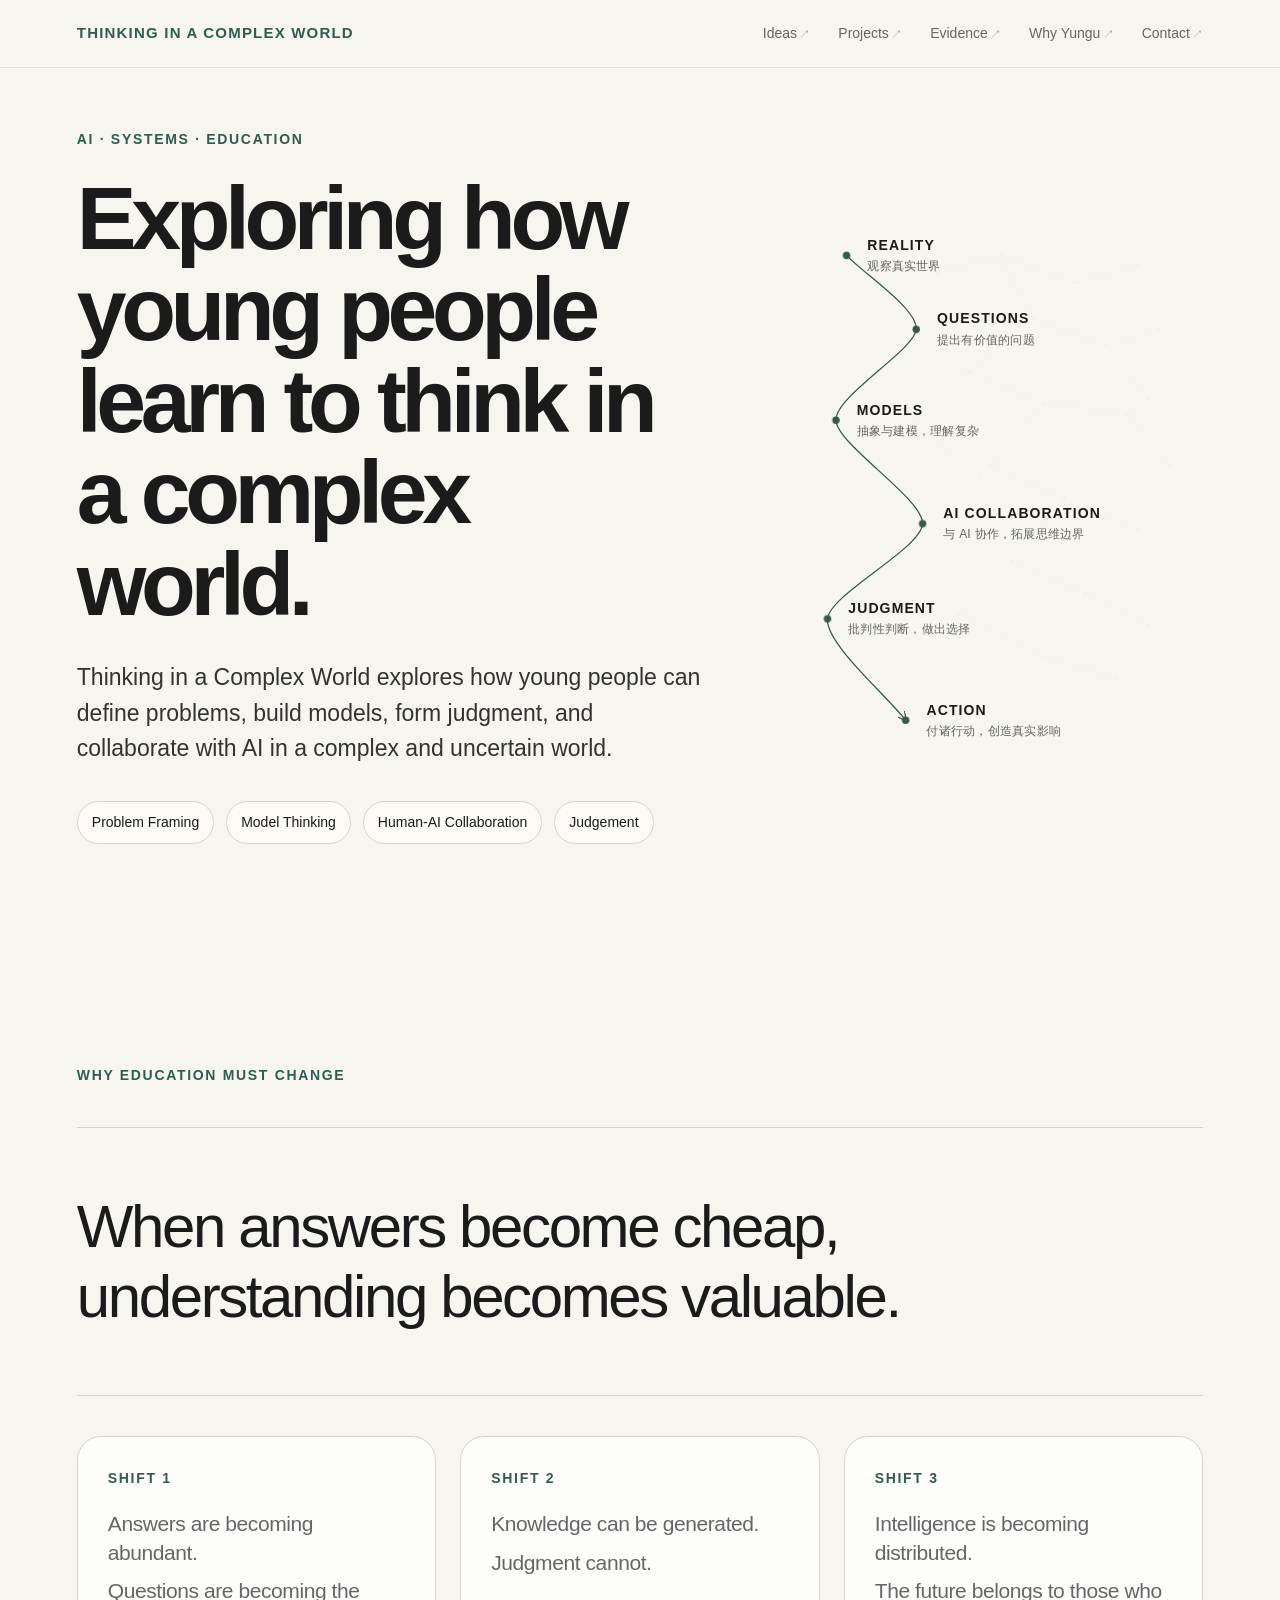
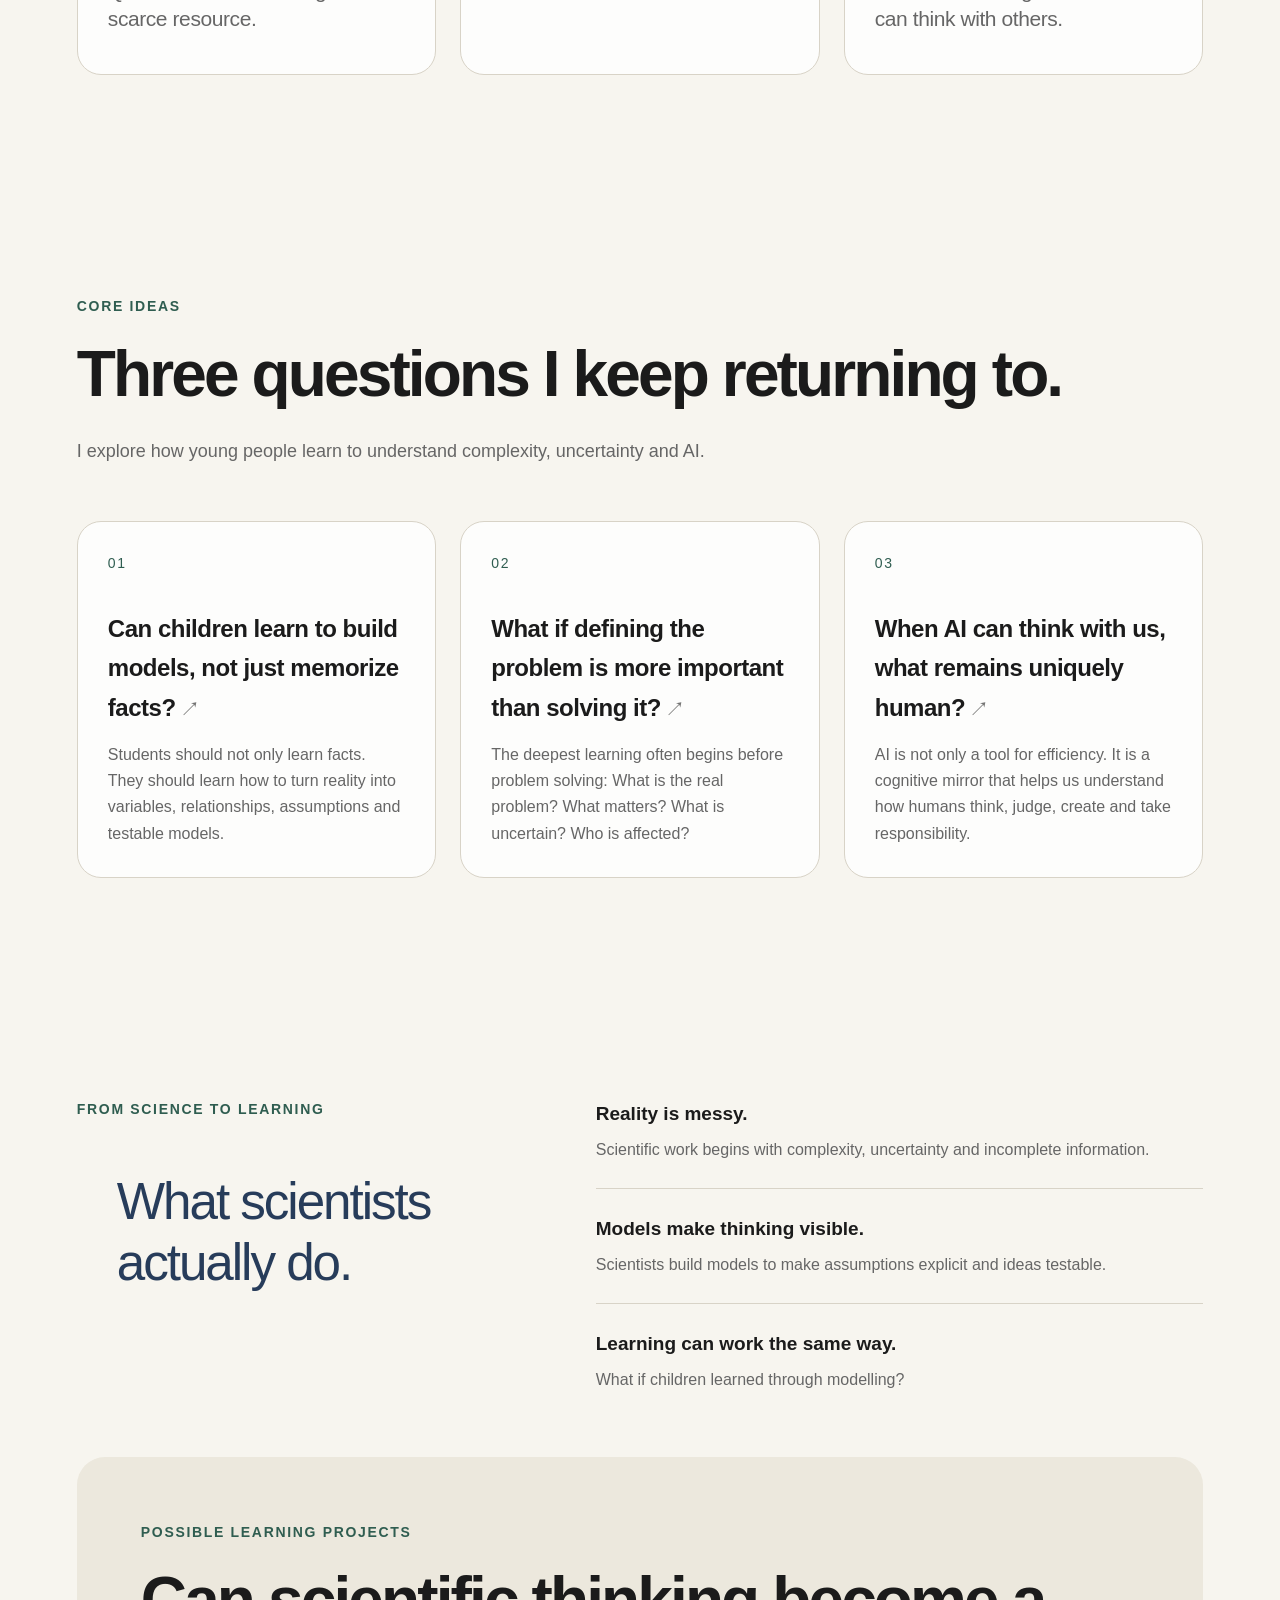
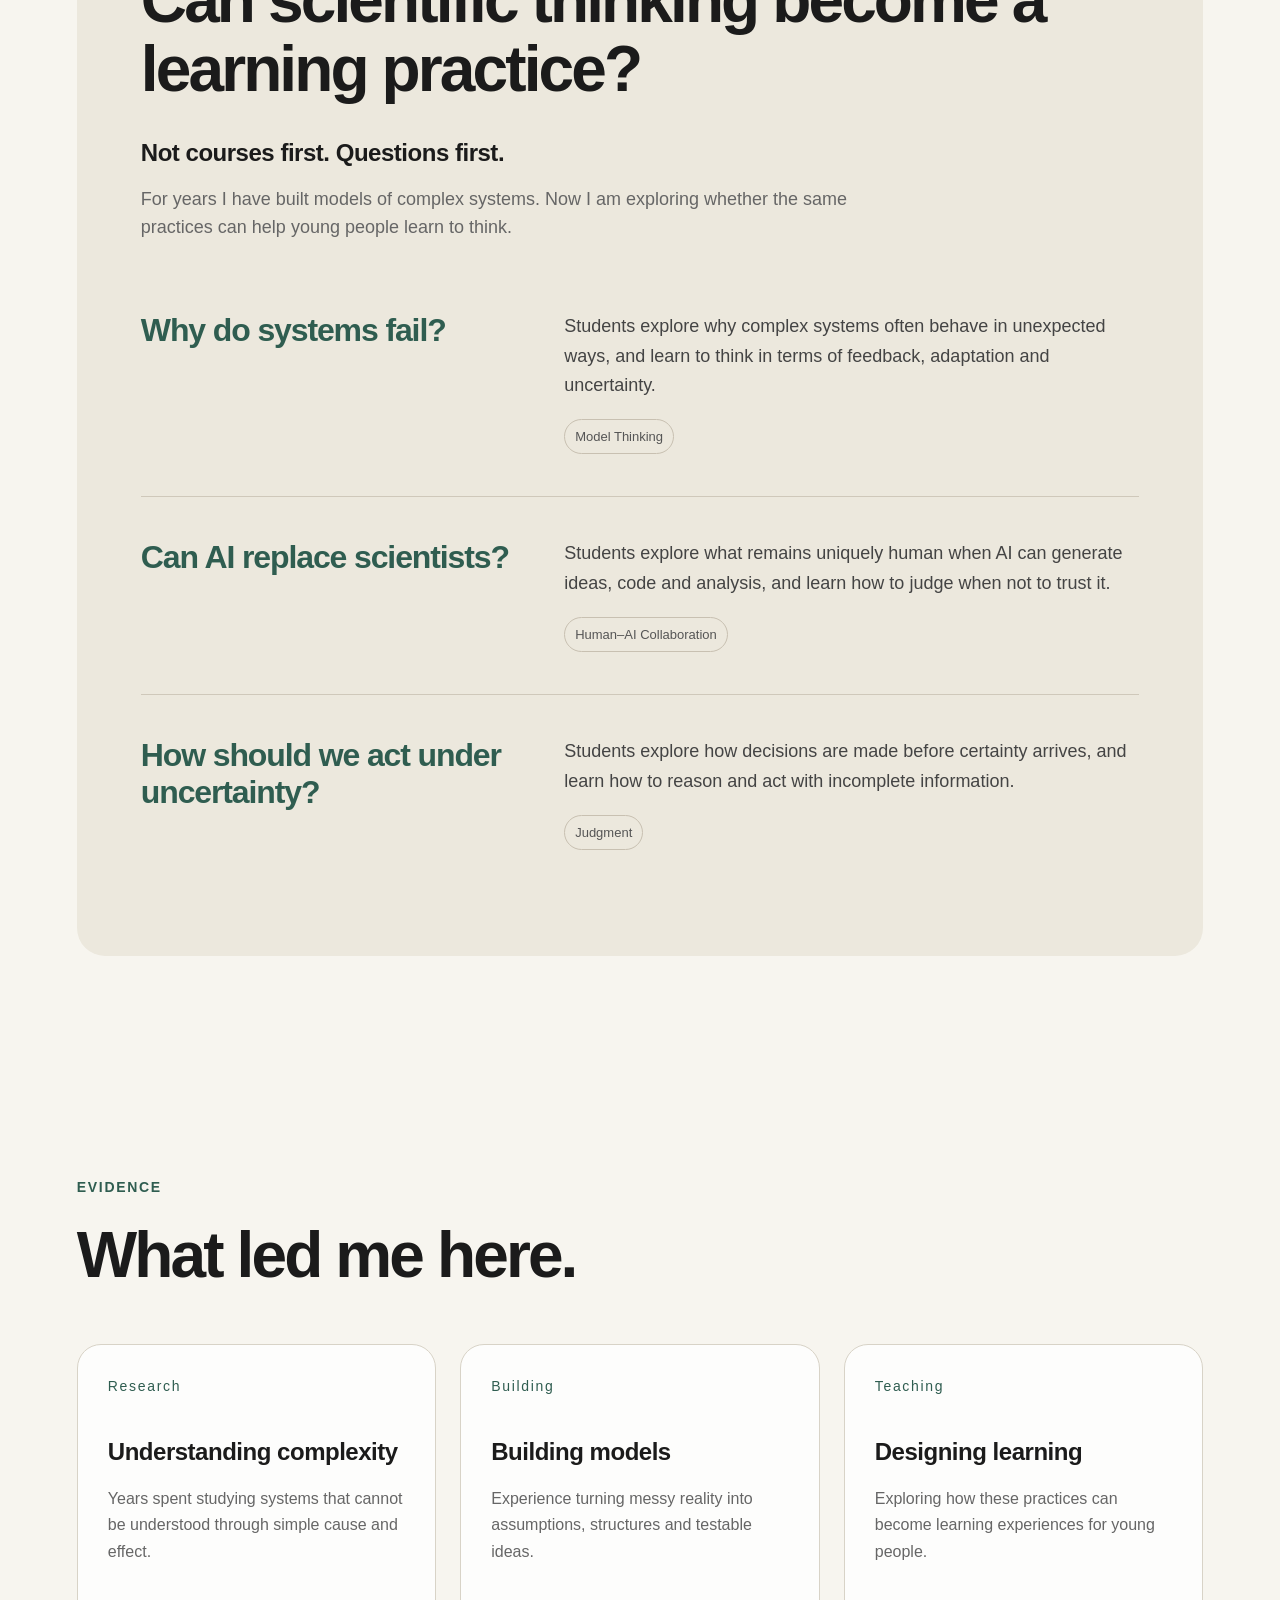
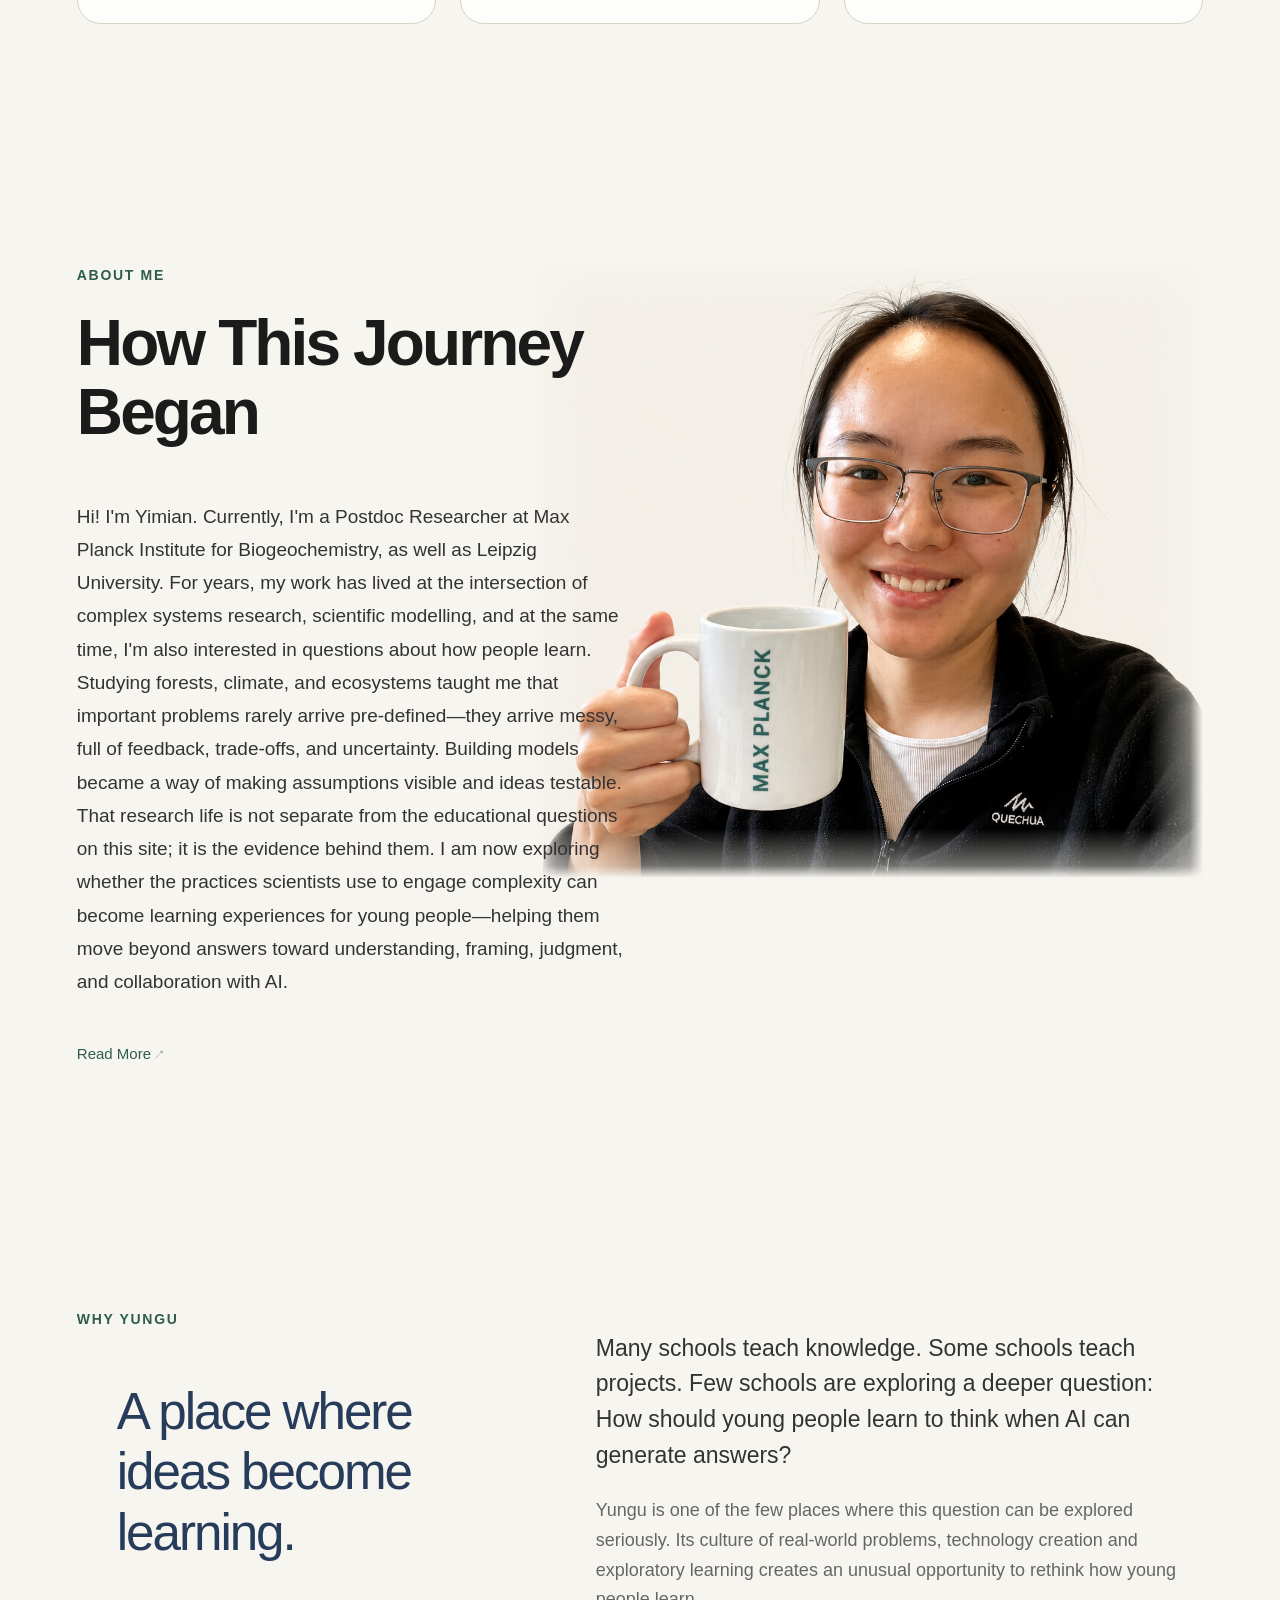
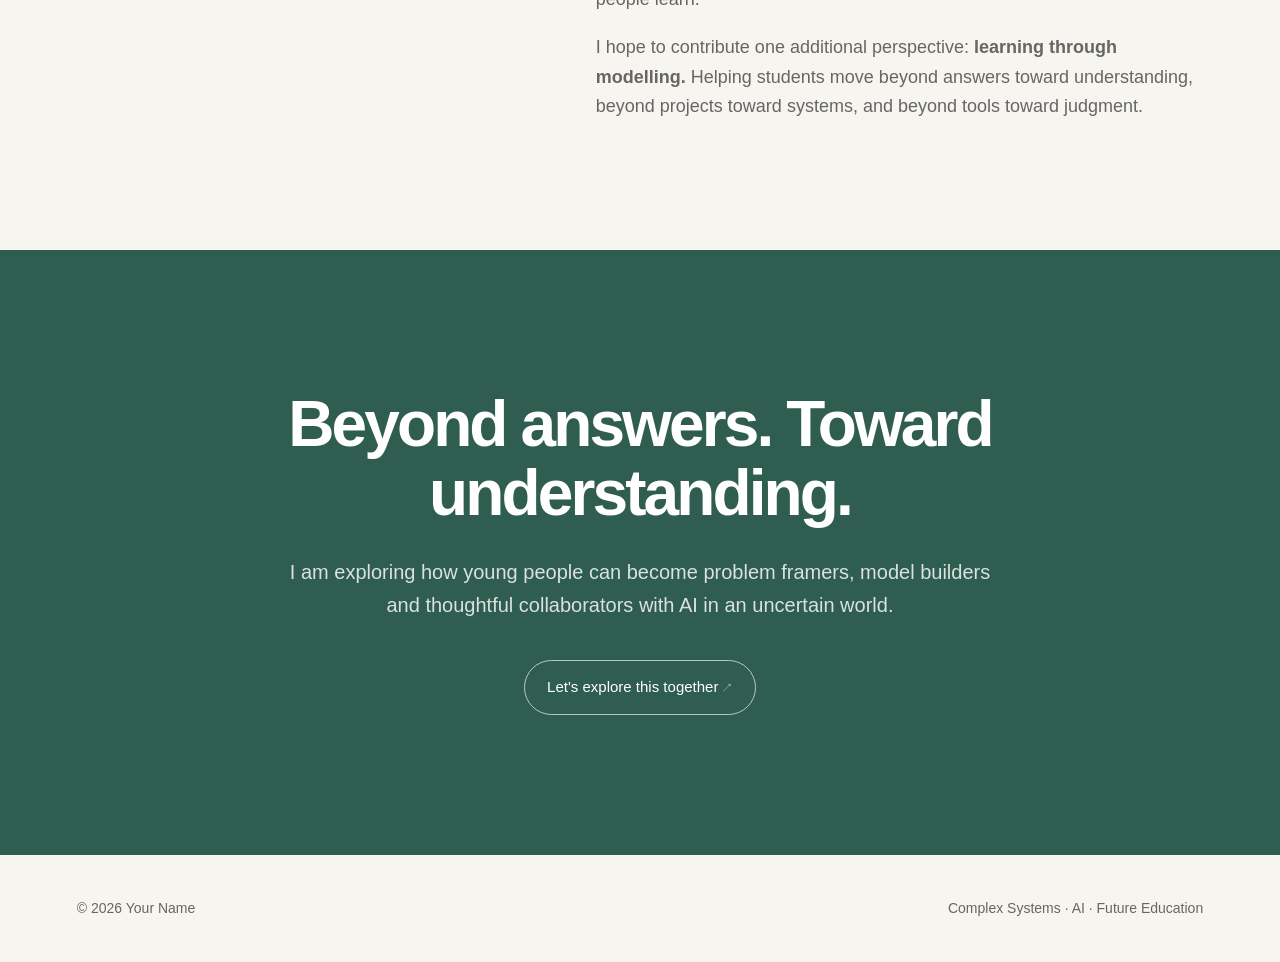
==== index.html @ ebe8e57a "Initial website commit" ====
<!DOCTYPE html>
<html lang="zh-CN">
<head>
  <meta charset="UTF-8" />
  <meta name="viewport" content="width=device-width, initial-scale=1.0" />
  <meta name="description" content="How should young people learn to think when AI can generate answers?" />
  <title>Learning in a Complex World</title>
  <link rel="stylesheet" href="style.css" />
</head>

<body>

  <!--
    ═══════════════════════════════════════════════════════════════════════
    文案速查 — 修改内容时优先改这里标注的区块
    ───────────────────────────────────────────────────────────────────────
    站点名称    → .logo
    导航链接    → .site-nav .links（Ideas / Projects / Evidence / Why Yungu / Contact）
    首屏        → #hero
    教育变革    → #why-education-must-change
    核心理念    → #ideas（3 张 .card，链至子页）
    建模学习    → #learning-through-modelling
    能力背书    → #evidence（3 张 .card）
    旅程简介    → #about-journey（链至 about.html）
    云谷段落    → #yungu
    邀请结尾    → #invitation（邮箱链接）
    页脚        → .site-footer
    ═══════════════════════════════════════════════════════════════════════
  -->

  <!-- SECTION: Navigation -->
  <nav class="site-nav" aria-label="主导航">
    <a class="logo" href="index.html">Thinking in a Complex World</a>
    <div class="links">
      <a href="#ideas">Ideas</a>
      <a href="#learning-through-modelling">Projects</a>
      <a href="#evidence">Evidence</a>
      <a href="#yungu">Why Yungu</a>
      <a href="#invitation">Contact</a>
    </div>
  </nav>

  <main>

    <!-- SECTION: Hero — 首屏标题、导语、标签、学习循环示意 -->
    <section id="hero" class="hero">
      <div class="hero__content">
        <div class="eyebrow">AI · Systems · Education</div>
        <h1>Exploring how young people learn to think in a complex world.</h1>
        <p class="lead">
          Thinking in a Complex World explores how young people can define problems, build models, form judgment, and collaborate with AI in a complex and uncertain world.
        </p>
        <div class="hero__tags">
          <span class="tag">Problem Framing</span>
          <span class="tag">Model Thinking</span>
          <span class="tag">Human-AI Collaboration</span>
          <span class="tag">Judgement</span>
        </div>
      </div>

      <aside class="hero__visual" aria-label="Learning trajectory">
        <svg
          class="hero__svg"
          viewBox="0 0 400 520"
          preserveAspectRatio="xMidYMid meet"
          role="img"
          aria-hidden="true"
        >
          <defs>
            <marker
              id="hero-arrow"
              markerWidth="7"
              markerHeight="7"
              refX="6"
              refY="3.5"
              orient="auto"
            >
              <path
                d="M0 0 L7 3.5 L0 7"
                fill="none"
                stroke="#35594A"
                stroke-width="1"
                stroke-linecap="round"
                stroke-linejoin="round"
              />
            </marker>
          </defs>

          <!-- Background complexity network -->
          <g class="hero__network" stroke="#8a8578" stroke-width="0.45" fill="#8a8578">
            <line x1="148" y1="58" x2="208" y2="42" />
            <line x1="208" y1="42" x2="278" y2="68" />
            <line x1="278" y1="68" x2="338" y2="52" />
            <line x1="208" y1="42" x2="238" y2="102" />
            <line x1="238" y1="102" x2="308" y2="128" />
            <line x1="308" y1="128" x2="358" y2="112" />
            <line x1="238" y1="102" x2="178" y2="152" />
            <line x1="178" y1="152" x2="248" y2="182" />
            <line x1="248" y1="182" x2="328" y2="192" />
            <line x1="328" y1="192" x2="368" y2="242" />
            <line x1="248" y1="182" x2="198" y2="242" />
            <line x1="198" y1="242" x2="268" y2="272" />
            <line x1="268" y1="272" x2="338" y2="302" />
            <line x1="268" y1="272" x2="218" y2="332" />
            <line x1="218" y1="332" x2="288" y2="362" />
            <line x1="288" y1="362" x2="348" y2="392" />
            <line x1="218" y1="332" x2="168" y2="382" />
            <line x1="168" y1="382" x2="248" y2="422" />
            <line x1="248" y1="422" x2="318" y2="442" />
            <line x1="178" y1="152" x2="128" y2="202" />
            <line x1="128" y1="202" x2="188" y2="252" />
            <line x1="308" y1="128" x2="348" y2="178" />
            <circle cx="148" cy="58" r="1.4" />
            <circle cx="208" cy="42" r="1.4" />
            <circle cx="278" cy="68" r="1.4" />
            <circle cx="338" cy="52" r="1.4" />
            <circle cx="238" cy="102" r="1.4" />
            <circle cx="308" cy="128" r="1.4" />
            <circle cx="358" cy="112" r="1.4" />
            <circle cx="178" cy="152" r="1.4" />
            <circle cx="248" cy="182" r="1.4" />
            <circle cx="328" cy="192" r="1.4" />
            <circle cx="368" cy="242" r="1.4" />
            <circle cx="198" cy="242" r="1.4" />
            <circle cx="268" cy="272" r="1.4" />
            <circle cx="338" cy="302" r="1.4" />
            <circle cx="218" cy="332" r="1.4" />
            <circle cx="288" cy="362" r="1.4" />
            <circle cx="348" cy="392" r="1.4" />
            <circle cx="168" cy="382" r="1.4" />
            <circle cx="248" cy="422" r="1.4" />
            <circle cx="318" cy="442" r="1.4" />
            <circle cx="128" cy="202" r="1.4" />
            <circle cx="188" cy="252" r="1.4" />
            <circle cx="348" cy="178" r="1.4" />
          </g>

          <!-- Exploration trajectory (smooth spline through nodes) -->
          <path
            class="hero__path"
            pathLength="1"
            d="M 62 42
               C 78.5 59.5, 129.3 92.5, 128 112
               C 126.8 131.5, 51.3 175, 52 198
               C 52.8 221, 135 272.5, 134 296
               C 133 319.5, 46 362.8, 44 386
               C 42 409.3, 99.5 458, 118 482"
            fill="none"
            stroke="#35594A"
            stroke-width="1.2"
            stroke-linecap="round"
            stroke-linejoin="round"
            marker-end="url(#hero-arrow)"
          />

          <!-- Nodes -->
          <circle class="hero__node" cx="62" cy="42" r="3.5" />
          <circle class="hero__node" cx="128" cy="112" r="3.5" />
          <circle class="hero__node" cx="52" cy="198" r="3.5" />
          <circle class="hero__node" cx="134" cy="296" r="3.5" />
          <circle class="hero__node" cx="44" cy="386" r="3.5" />
          <circle class="hero__node" cx="118" cy="482" r="3.5" />
        </svg>

        <ol class="hero__labels">
          <li class="hero__label" style="--x: 20.5%; --y: 8.1%;">
            <span class="hero__label-en">Reality</span>
            <span class="hero__label-zh">观察真实世界</span>
          </li>
          <li class="hero__label" style="--x: 37%; --y: 21.5%;">
            <span class="hero__label-en">Questions</span>
            <span class="hero__label-zh">提出有价值的问题</span>
          </li>
          <li class="hero__label" style="--x: 18%; --y: 38.1%;">
            <span class="hero__label-en">Models</span>
            <span class="hero__label-zh">抽象与建模，理解复杂</span>
          </li>
          <li class="hero__label" style="--x: 38.5%; --y: 56.9%;">
            <span class="hero__label-en">AI Collaboration</span>
            <span class="hero__label-zh">与 AI 协作，拓展思维边界</span>
          </li>
          <li class="hero__label" style="--x: 16%; --y: 74.2%;">
            <span class="hero__label-en">Judgment</span>
            <span class="hero__label-zh">批判性判断，做出选择</span>
          </li>
          <li class="hero__label" style="--x: 34.5%; --y: 92.7%;">
            <span class="hero__label-en">Action</span>
            <span class="hero__label-zh">付诸行动，创造真实影响</span>
          </li>
        </ol>
      </aside>
    </section>

    <!-- SECTION: Why Education Must Change -->
    <section id="why-education-must-change">
      <div class="eyebrow">Why Education Must Change</div>
      <div class="statement statement--inset">
        <p>When answers become cheap,<br />understanding becomes valuable.</p>
      </div>

      <div class="grid-3 shifts--cards">

        <article class="card shift-card">
          <div class="shift__label">Shift 1</div>
          <p class="shift__line">Answers are becoming abundant.</p>
          <p class="shift__line shift__line--accent">Questions are becoming the scarce resource.</p>
        </article>

        <article class="card shift-card">
          <div class="shift__label">Shift 2</div>
          <p class="shift__line">Knowledge can be generated.</p>
          <p class="shift__line shift__line--accent">Judgment cannot.</p>
        </article>

        <article class="card shift-card">
          <div class="shift__label">Shift 3</div>
          <p class="shift__line">Intelligence is becoming distributed.</p>
          <p class="shift__line shift__line--accent">The future belongs to those who can think with others.</p>
        </article>

      </div>


    </section>

    <!-- SECTION: Core Ideas — 三大核心能力（链至子页） -->
    <section id="ideas">
      <div class="eyebrow">Core Ideas</div>
      <h2>Three questions I keep returning to.</h2>
      <p class="sublead">
        I explore how young people learn to understand complexity, uncertainty and AI.
      </p>

      <div class="grid-3">

        <!-- CARD 01 → /model-thinking -->
        <a class="card card--link" href="model-thinking.html">
          <div class="num">01</div>
          <h3>Can children learn to build models, not just memorize facts?</h3>
          <p>
            Students should not only learn facts. They should learn how to turn
            reality into variables, relationships, assumptions and testable models.
          </p>
        </a>

        <!-- CARD 02 → /problem-framing -->
        <a class="card card--link" href="problem-framing.html">
          <div class="num">02</div>
          <h3>What if defining the problem is more important than solving it?</h3>
          <p>
            The deepest learning often begins before problem solving: What is the
            real problem? What matters? What is uncertain? Who is affected?
          </p>
        </a>

        <!-- CARD 03 → /human-ai-collaboration -->
        <a class="card card--link" href="human-ai-collaboration.html">
          <div class="num">03</div>
          <h3>When AI can think with us, what remains uniquely human?</h3>
          <p>
            AI is not only a tool for efficiency. It is a cognitive mirror that
            helps us understand how humans think, judge, create and take responsibility.
          </p>
        </a>

      </div>
    </section>

    <!-- SECTION: Learning Through Modelling — 科研到教育的桥梁 + 学习项目 -->
    <section id="learning-through-modelling">
      <div class="split">
        <div>
          <div class="eyebrow">From Science to Learning</div>
          <blockquote class="quote">
            What scientists actually do.
          </blockquote>
        </div>

        <div class="evidence-list">

          <!-- EVIDENCE ITEM -->
          <div class="evidence">
            <strong>Reality is messy.</strong>
            <span>
              Scientific work begins with complexity, uncertainty and incomplete information.
            </span>
          </div>

          <!-- EVIDENCE ITEM -->
          <div class="evidence">
            <strong>Models make thinking visible.</strong>
            <span>
              Scientists build models to make assumptions explicit and ideas testable.
            </span>
          </div>

          <!-- EVIDENCE ITEM -->
          <div class="evidence">
            <strong>Learning can work the same way.</strong>
            <span>
              What if children learned through modelling?
            </span>
          </div>

        </div>
      </div>

      <div class="projects projects--inset">
        <div class="eyebrow">Possible Learning Projects</div>
        <h2>Can scientific thinking become a learning practice?</h2>
        <h3>Not courses first. Questions first. </h3>
        <h4>For years I have built models of complex systems.
          Now I am exploring whether the same practices can help young people learn to think.</h4>

        <!-- PROJECT -->
        <article class="project-card">
          <h3 class="project-title">Why do systems fail?</h3>
          <div>
            <p>
              Students explore why complex systems often behave in unexpected ways, and learn to think in terms of feedback, adaptation and uncertainty.
            </p>
            <div class="mini-tags">
              <span>Model Thinking</span>
            </div>
          </div>
        </article>

        <!-- PROJECT -->
        <article class="project-card">
          <h3 class="project-title">Can AI replace scientists?</h3>
          <div>
            <p>
              Students explore what remains uniquely human when AI can generate ideas, code and analysis, and learn how to judge when not to trust it.
            </p>
            <div class="mini-tags">
              <span>Human–AI Collaboration</span>
            </div>
          </div>
        </article>

        <!-- PROJECT -->
        <article class="project-card">
          <h3 class="project-title">How should we act under uncertainty?</h3>
          <div>
            <p>
              Students explore how decisions are made before certainty arrives, and learn how to reason and act with incomplete information.
            </p>
            <div class="mini-tags">
              <span>Judgment</span>
            </div>
          </div>
        </article>

      </div>

    </section>

    <!-- SECTION: Evidence — 能力与背景背书 -->
    <section id="evidence">
      <div class="eyebrow">Evidence</div>
      <h2>What led me here.</h2>

      <div class="grid-3">

        <!-- CARD: Research -->
        <article class="card">
          <div class="num">Research</div>
          <h3>Understanding complexity</h3>
          <p>
            Years spent studying systems that cannot be understood through simple cause and effect.
          </p>
        </article>

        <!-- CARD: Building -->
        <article class="card">
          <div class="num">Building</div>
          <h3>Building models</h3>
          <p>
            Experience turning messy reality into assumptions, structures and testable ideas.
          </p>
        </article>

        <!-- CARD: Teaching -->
        <article class="card">
          <div class="num">Teaching</div>
          <h3>Designing learning</h3>
          <p>
            Exploring how these practices can become learning experiences for young people.
          </p>
        </article>

      </div>
    </section>

    <!-- SECTION: How This Journey Began — 旅程简介，详情见 about.html -->
    <section id="about-journey">
      <div class="journey-layout">
        <div class="journey-layout__text">
          <div class="eyebrow">About me</div>
          <h2>How This Journey Began</h2>
          <p class="journey-narrative">
            Hi! I'm Yimian. Currently, I'm a Postdoc Researcher at Max Planck Institute for Biogeochemistry, as well as Leipzig University. For years, my work has lived at the intersection of complex systems research,
            scientific modelling, and at the same time, I'm also interested in questions about how people learn. Studying forests,
            climate, and ecosystems taught me that important problems rarely arrive pre-defined—they
            arrive messy, full of feedback, trade-offs, and uncertainty. Building models became
            a way of making assumptions visible and ideas testable. That research life is not
            separate from the educational questions on this site; it is the evidence behind them.
            I am now exploring whether the practices scientists use to engage complexity can
            become learning experiences for young people—helping them move beyond answers toward
            understanding, framing, judgment, and collaboration with AI.
          </p>
          <a class="text-link" href="about.html">Read More</a>
        </div>
        <figure class="journey-layout__portrait">
          <img
            src="images/profile.png"
            alt="Portrait of the researcher behind Thinking in a Complex World"
            width="1113"
            height="1022"
            loading="lazy"
          />
        </figure>
      </div>
    </section>

    <!-- SECTION: Yungu — 为何选择云谷 -->
    <section id="yungu" class="split">
      <div>
        <div class="eyebrow">Why Yungu</div>
        <blockquote class="quote">
          A place where ideas become learning.
        </blockquote>
      </div>

      <div>
        <p class="lead">
          Many schools teach knowledge.
          Some schools teach projects.
          Few schools are exploring a deeper question:
          How should young people learn to think when AI can generate answers?
        </p>

        <p class="sublead">
          Yungu is one of the few places where this question can be explored seriously.
          Its culture of real-world problems, technology creation and exploratory learning
          creates an unusual opportunity to rethink how young people learn.
        </p>

        <p class="sublead">
          I hope to contribute one additional perspective:
          <strong>learning through modelling.</strong>
          Helping students move beyond answers toward understanding,
          beyond projects toward systems,
          and beyond tools toward judgment.
        </p>
      </div>
    </section>

    <!-- SECTION: Invitation — 开放式邀请 -->
    <section id="invitation" class="cta">
      <h2>Beyond answers. Toward understanding.</h2>
      <p>
        I am exploring how young people can become problem framers, model builders
        and thoughtful collaborators with AI in an uncertain world.
      </p>
      <a class="button" href="mailto:your-email@example.com">Let's explore this together</a>
    </section>

  </main>

  <!-- SECTION: Footer -->
  <footer class="site-footer">
    <div>© 2026 Your Name</div>
    <div>Complex Systems · AI · Future Education</div>
  </footer>

</body>
</html>
---- style.css ----
/* ==========================================================================
   Future Learning Lab — Personal Site Styles
   ========================================================================== */

/* --------------------------------------------------------------------------
   Design tokens
   -------------------------------------------------------------------------- */
:root {
  --bg: #f7f5ef;
  --text: #1b1b1b;
  --muted: #666;
  --line: #d8d3c7;
  --green: #2f5d50;
  --blue: #273c5a;
  --card: #ffffffcc;

  --page-padding-x: clamp(20px, 6vw, 8vw);
  --section-padding-y: clamp(72px, 12vw, 110px);
  --nav-height: 68px;
}

/* --------------------------------------------------------------------------
   Base
   -------------------------------------------------------------------------- */
*,
*::before,
*::after {
  box-sizing: border-box;
}

html {
  scroll-behavior: smooth;
  -webkit-text-size-adjust: 100%;
}

body {
  margin: 0;
  font-family: -apple-system, BlinkMacSystemFont, "Inter", "Helvetica Neue",
    "PingFang SC", "Microsoft YaHei", sans-serif;
  background: var(--bg);
  color: var(--text);
  line-height: 1.65;
  overflow-x: hidden;
}

a {
  color: inherit;
  text-decoration: none;
}

img {
  max-width: 100%;
  height: auto;
}

/* --------------------------------------------------------------------------
   Navigation
   -------------------------------------------------------------------------- */
.site-nav {
  position: fixed;
  top: 0;
  left: 0;
  right: 0;
  width: 100%;
  min-height: var(--nav-height);
  padding: 18px var(--page-padding-x);
  display: flex;
  justify-content: space-between;
  align-items: center;
  gap: 16px;
  background: rgba(247, 245, 239, 0.85);
  backdrop-filter: blur(12px);
  -webkit-backdrop-filter: blur(12px);
  z-index: 10;
  border-bottom: 1px solid rgba(216, 211, 199, 0.6);
}

.site-nav .logo {
  font-size: clamp(13px, 2.5vw, 15px);
  letter-spacing: 0.08em;
  text-transform: uppercase;
  color: var(--green);
  font-weight: 600;
  flex-shrink: 0;
}

.site-nav .links {
  display: flex;
  flex-wrap: wrap;
  justify-content: flex-end;
  gap: clamp(14px, 3vw, 28px);
  font-size: 14px;
  color: var(--muted);
}

.site-nav .links a {
  padding: 4px 0;
  transition: color 0.2s ease;
}

.site-nav .links a:hover,
.site-nav .links a:focus-visible {
  color: var(--green);
}

/* --------------------------------------------------------------------------
   Sections — shared layout
   -------------------------------------------------------------------------- */
section {
  padding: var(--section-padding-y) var(--page-padding-x);
}

.eyebrow {
  color: var(--green);
  font-size: 14px;
  letter-spacing: 0.12em;
  text-transform: uppercase;
  margin-bottom: 22px;
  font-weight: 600;
}

h1 {
  font-size: clamp(36px, 7vw, 92px);
  line-height: 1.02;
  letter-spacing: -0.06em;
  margin: 0 0 30px;
  max-width: 980px;
}

h2 {
  font-size: clamp(28px, 5vw, 64px);
  line-height: 1.08;
  letter-spacing: -0.045em;
  margin: 0 0 28px;
}

h3 {
  font-size: clamp(20px, 3vw, 24px);
  margin: 0 0 14px;
  letter-spacing: -0.02em;
}

h4 {
  font-size: clamp(16px, 2vw, 18px);
  font-weight: 400;
  color: var(--muted);
  line-height: 1.55;
  margin: 0 0 28px;
  max-width: 760px;
}

.lead {
  font-size: clamp(18px, 2.5vw, 23px);
  color: #333;
  max-width: 760px;
  line-height: 1.55;
}

.sublead {
  font-size: clamp(16px, 2vw, 18px);
  color: var(--muted);
  max-width: 680px;
}

/* --------------------------------------------------------------------------
   Hero
   -------------------------------------------------------------------------- */
.hero {
  min-height: 100vh;
  min-height: 100dvh;
  display: grid;
  grid-template-columns: 1.2fr 0.8fr;
  gap: clamp(40px, 6vw, 70px);
  align-items: center;
  padding-top: calc(var(--nav-height) + 60px);
}

.hero__tags {
  display: flex;
  flex-wrap: wrap;
  gap: 12px;
  margin-top: 34px;
}

.tag {
  padding: 9px 14px;
  border: 1px solid var(--line);
  border-radius: 999px;
  font-size: 14px;
  background: rgba(255, 255, 255, 0.5);
}

.hero__visual {
  position: relative;
  width: 100%;
  max-width: 440px;
  margin-left: auto;
  aspect-ratio: 400 / 520;
}

.hero__svg {
  display: block;
  width: 100%;
  height: 100%;
}

.hero__network {
  opacity: 0.04;
}

.hero__path {
  stroke-dasharray: 1;
  stroke-dashoffset: 1;
  animation: hero-draw 2.6s ease-out forwards;
}

.hero__node {
  fill: #35594a;
  opacity: 0;
  animation: hero-node-in 0.35s ease forwards;
}

.hero__node:nth-of-type(1) { animation-delay: 0.35s; }
.hero__node:nth-of-type(2) { animation-delay: 0.75s; }
.hero__node:nth-of-type(3) { animation-delay: 1.15s; }
.hero__node:nth-of-type(4) { animation-delay: 1.55s; }
.hero__node:nth-of-type(5) { animation-delay: 1.95s; }
.hero__node:nth-of-type(6) { animation-delay: 2.35s; }

@keyframes hero-draw {
  to {
    stroke-dashoffset: 0;
  }
}

@keyframes hero-node-in {
  to {
    opacity: 1;
  }
}

.hero__labels {
  list-style: none;
  margin: 0;
  padding: 0;
}

.hero__label {
  position: absolute;
  left: var(--x);
  top: var(--y);
  transform: translateY(-50%);
  line-height: 1.25;
}

.hero__label-en {
  display: block;
  font-size: clamp(12px, 1.5vw, 14px);
  font-weight: 800;
  letter-spacing: 0.08em;
  text-transform: uppercase;
  color: #1b1b1b;
  white-space: nowrap;
}

.hero__label-zh {
  display: block;
  margin-top: 5px;
  font-size: clamp(10px, 1.2vw, 12px);
  font-weight: 400;
  letter-spacing: 0.02em;
  color: #666;
  white-space: nowrap;
}

@media (prefers-reduced-motion: reduce) {
  .hero__path {
    animation: none;
    stroke-dashoffset: 0;
  }

  .hero__node {
    animation: none;
    opacity: 1;
  }
}

/* --------------------------------------------------------------------------
   Statement banner
   -------------------------------------------------------------------------- */
.statement {
  border-top: 1px solid var(--line);
  border-bottom: 1px solid var(--line);
  padding: clamp(56px, 10vw, 100px) var(--page-padding-x);
  background: #fffdf8;
}

.statement p {
  font-size: clamp(24px, 5vw, 60px);
  line-height: 1.16;
  letter-spacing: -0.04em;
  max-width: 1150px;
  margin: 0;
}

.statement--inset {
  margin-top: 40px;
  border-top: 1px solid var(--line);
  border-bottom: 1px solid var(--line);
  padding: clamp(40px, 7vw, 64px) 0;
  background: transparent;
}

/* --------------------------------------------------------------------------
   Core ideas — three-column cards
   -------------------------------------------------------------------------- */
.grid-3 {
  display: grid;
  grid-template-columns: repeat(3, 1fr);
  gap: 24px;
  margin-top: 54px;
}

.card {
  background: var(--card);
  border: 1px solid var(--line);
  border-radius: 24px;
  padding: clamp(24px, 4vw, 30px);
  min-height: 280px;
}

.card .num {
  color: var(--green);
  font-size: 14px;
  letter-spacing: 0.12em;
  margin-bottom: 34px;
}

.card p {
  color: var(--muted);
  margin: 0;
}

.card--link {
  display: block;
  color: inherit;
  transition: border-color 0.2s ease, box-shadow 0.2s ease, transform 0.2s ease;
}

.card--link:hover,
.card--link:focus-visible {
  border-color: var(--green);
  box-shadow: 0 16px 48px rgba(47, 93, 80, 0.08);
  transform: translateY(-2px);
}

.card__more {
  display: inline-block;
  margin-top: 28px;
  font-size: 14px;
  color: var(--green);
  font-weight: 500;
}

.text-link {
  display: inline-block;
  margin-top: 36px;
  font-size: 15px;
  color: var(--green);
  font-weight: 500;
  transition: opacity 0.2s ease;
}

.text-link:hover,
.text-link:focus-visible {
  opacity: 0.75;
}

/* Homepage link indicator */
.site-nav .links a::after,
.card--link h3::after,
#about-journey .text-link::after,
#invitation .button::after {
  content: "↗";
  margin-left: 0.2em;
  font-size: 0.82em;
  font-weight: 400;
  opacity: 0.6;
  display: inline-block;
  transition: opacity 0.2s ease, transform 0.2s ease;
}

.site-nav .links a:hover::after,
.site-nav .links a:focus-visible::after,
.card--link:hover h3::after,
.card--link:focus-visible h3::after,
#about-journey .text-link:hover::after,
#about-journey .text-link:focus-visible::after,
#invitation .button:hover::after,
#invitation .button:focus-visible::after {
  opacity: 0.9;
  transform: translate(1px, -1px);
}

/* --------------------------------------------------------------------------
   Split layout (science bridge, Yungu)
   -------------------------------------------------------------------------- */
.split {
  display: grid;
  grid-template-columns: 0.85fr 1.15fr;
  gap: clamp(40px, 6vw, 70px);
  align-items: start;
}

.quote {
  font-size: clamp(24px, 4vw, 52px);
  line-height: 1.18;
  letter-spacing: -0.04em;
  color: var(--blue);
}

.evidence-list {
  display: grid;
  gap: 24px;
}

.evidence {
  padding-bottom: 24px;
  border-bottom: 1px solid var(--line);
}

.evidence:last-child {
  border-bottom: none;
  padding-bottom: 0;
}

.evidence strong {
  display: block;
  font-size: clamp(17px, 2.5vw, 19px);
  margin-bottom: 8px;
}

.evidence span {
  color: var(--muted);
}

/* --------------------------------------------------------------------------
   Projects
   -------------------------------------------------------------------------- */
.projects {
  background: #ece8dd;
}

.projects--inset {
  margin-top: 64px;
  padding: clamp(40px, 6vw, 64px);
  border-radius: 28px;
}

.project-card {
  display: grid;
  grid-template-columns: 0.8fr 1.2fr;
  gap: clamp(24px, 4vw, 40px);
  padding: clamp(28px, 5vw, 42px) 0;
  border-bottom: 1px solid #cfc8ba;
  align-items: start;
}

.project-card:last-child {
  border-bottom: none;
}

.project-title {
  font-size: clamp(24px, 4vw, 32px);
  letter-spacing: -0.035em;
  line-height: 1.15;
  color: var(--green);
}

.project-card p {
  margin-top: 0;
  color: #444;
  font-size: clamp(16px, 2vw, 18px);
}

.mini-tags {
  display: flex;
  flex-wrap: wrap;
  gap: 8px;
  margin-top: 18px;
}

.mini-tags span {
  font-size: 13px;
  padding: 6px 10px;
  border-radius: 999px;
  border: 1px solid #c8c0b1;
  color: #555;
}

/* --------------------------------------------------------------------------
   CTA
   -------------------------------------------------------------------------- */
.cta {
  text-align: center;
  padding: clamp(80px, 12vw, 140px) var(--page-padding-x);
  background: var(--green);
  color: white;
}

.cta h2 {
  max-width: 900px;
  margin: 0 auto 28px;
}

.cta p {
  max-width: 720px;
  margin: 0 auto 38px;
  color: rgba(255, 255, 255, 0.82);
  font-size: clamp(17px, 2.5vw, 20px);
}

.button {
  display: inline-block;
  padding: 14px 22px;
  border: 1px solid rgba(255, 255, 255, 0.65);
  border-radius: 999px;
  font-size: 15px;
  transition: background 0.2s ease;
}

.button:hover,
.button:focus-visible {
  background: rgba(255, 255, 255, 0.12);
}

/* --------------------------------------------------------------------------
   Footer
   -------------------------------------------------------------------------- */
.site-footer {
  padding: clamp(28px, 5vw, 42px) var(--page-padding-x);
  display: flex;
  justify-content: space-between;
  align-items: center;
  flex-wrap: wrap;
  gap: 12px 24px;
  color: var(--muted);
  font-size: 14px;
}

/* --------------------------------------------------------------------------
   Subpages
   -------------------------------------------------------------------------- */
.page {
  padding-top: calc(var(--nav-height) + 40px);
  padding-bottom: var(--section-padding-y);
}

.page-hero {
  padding: var(--section-padding-y) var(--page-padding-x);
  padding-top: clamp(48px, 8vw, 80px);
}

.page-hero h1 {
  font-size: clamp(32px, 6vw, 72px);
  max-width: 900px;
}

.page-hero--compact {
  padding-bottom: clamp(32px, 5vw, 48px);
}

/* --------------------------------------------------------------------------
   Shift blocks (manifesto subpages)
   -------------------------------------------------------------------------- */
.shifts {
  border-top: 1px solid var(--line);
}

.shift {
  padding: clamp(56px, 9vw, 96px) var(--page-padding-x);
  border-bottom: 1px solid var(--line);
}

.shift__label {
  color: var(--green);
  font-size: 14px;
  letter-spacing: 0.12em;
  text-transform: uppercase;
  font-weight: 600;
  margin-bottom: 28px;
}

.shift__line {
  font-size: clamp(24px, 4.5vw, 48px);
  line-height: 1.2;
  letter-spacing: -0.035em;
  margin: 0 0 12px;
  max-width: 820px;
}

.shift__line:last-child {
  margin-bottom: 0;
}

.shift__line--accent {
  color: var(--blue);
}

.statement--closing {
  background: #fffdf8;
}

.grid-3.shifts--cards {
  margin-top: 40px;
}

.shift-card {
  min-height: auto;
}

.shift-card .shift__label {
  margin-bottom: 20px;
}

.shift-card .shift__line {
  font-size: clamp(17px, 2.2vw, 21px);
  line-height: 1.35;
  letter-spacing: -0.02em;
  margin-bottom: 10px;
}

.section-bridge {
  margin-top: 48px;
  font-size: clamp(17px, 2.2vw, 20px);
  color: var(--muted);
  line-height: 1.55;
  max-width: 640px;
}

.evidence-intro {
  max-width: 720px;
  margin-top: 8px;
}

/* --------------------------------------------------------------------------
   About This Journey — text overlays portrait
   -------------------------------------------------------------------------- */
#about-journey {
  padding-top: clamp(96px, 14vw, 130px);
  padding-bottom: clamp(96px, 14vw, 130px);
}

.journey-layout {
  display: grid;
  grid-template-columns: 1fr;
  align-items: start;
}

.journey-layout__text {
  grid-area: 1 / 1;
  position: relative;
  z-index: 2;
  max-width: min(62%, 720px);
}

.journey-layout__text h2 {
  margin-bottom: clamp(32px, 5vw, 52px);
}

.journey-narrative {
  font-size: clamp(17px, 2vw, 19px);
  line-height: 1.75;
  color: #333;
  margin: 0;
  max-width: 52ch;
}

.journey-layout__portrait {
  grid-area: 1 / 1;
  justify-self: end;
  align-self: start;
  width: clamp(48.6%, 52.2vw, 59.4%);
  margin: 0;
  z-index: 1;
}

.journey-layout__portrait img {
  display: block;
  width: 100%;
  height: auto;
  -webkit-mask-image:
    linear-gradient(to bottom, transparent 0%, rgba(0, 0, 0, 0.55) 2%, black 8%),
    linear-gradient(to top, transparent 0%, rgba(0, 0, 0, 0.55) 2%, black 8%),
    linear-gradient(to right, transparent 0%, rgba(0, 0, 0, 0.55) 2%, black 8%),
    linear-gradient(to left, transparent 0%, rgba(0, 0, 0, 0.55) 2%, black 8%);
  -webkit-mask-composite: source-in;
  mask-image:
    linear-gradient(to bottom, transparent 0%, rgba(0, 0, 0, 0.55) 2%, black 8%),
    linear-gradient(to top, transparent 0%, rgba(0, 0, 0, 0.55) 2%, black 8%),
    linear-gradient(to right, transparent 0%, rgba(0, 0, 0, 0.55) 2%, black 8%),
    linear-gradient(to left, transparent 0%, rgba(0, 0, 0, 0.55) 2%, black 8%);
  mask-composite: intersect;
}

#about-journey .text-link {
  margin-top: clamp(32px, 5vw, 44px);
}

.central-question {
  border-top: 1px solid var(--line);
  border-bottom: 1px solid var(--line);
  padding: clamp(48px, 8vw, 80px) var(--page-padding-x);
  background: #fffdf8;
}

.central-question p {
  font-size: clamp(22px, 4vw, 44px);
  line-height: 1.2;
  letter-spacing: -0.035em;
  color: var(--blue);
  max-width: 900px;
  margin: 0;
}

.prose-block {
  padding: clamp(48px, 8vw, 72px) var(--page-padding-x);
  max-width: 760px;
}

.prose-block h2 {
  font-size: clamp(22px, 3.5vw, 32px);
  margin-bottom: 20px;
}

.prose-block p {
  color: #333;
  font-size: clamp(17px, 2vw, 19px);
  line-height: 1.65;
  margin: 0 0 18px;
}

.prose-block p:last-child {
  margin-bottom: 0;
}

.page-nav {
  display: flex;
  flex-wrap: wrap;
  justify-content: space-between;
  gap: 16px 32px;
  padding: 0 var(--page-padding-x) var(--section-padding-y);
}

.site-nav .links a[aria-current="page"] {
  color: var(--green);
  font-weight: 500;
}

/* --------------------------------------------------------------------------
   Responsive
   -------------------------------------------------------------------------- */
@media (max-width: 900px) {
  .hero,
  .split,
  .project-card {
    grid-template-columns: 1fr;
  }

  .journey-layout {
    display: flex;
    flex-direction: column;
    gap: clamp(40px, 8vw, 56px);
  }

  .journey-layout__text {
    grid-area: auto;
    max-width: none;
  }

  .journey-narrative {
    max-width: none;
  }

  .journey-layout__portrait {
    grid-area: auto;
    width: min(82.8%, 378px);
    align-self: flex-end;
  }

  .grid-3 {
    grid-template-columns: 1fr;
  }

  .card {
    min-height: auto;
  }

  .hero {
    min-height: auto;
    padding-bottom: var(--section-padding-y);
  }

  .hero__visual {
    max-width: 380px;
    margin-left: 0;
  }

  .hero__label-zh {
    white-space: normal;
    max-width: 160px;
  }
}

@media (max-width: 600px) {
  .site-nav {
    align-items: flex-start;
    flex-direction: column;
  }

  .site-nav .links {
    width: 100%;
    justify-content: flex-start;
    gap: 10px 14px;
    font-size: 13px;
  }

  .projects--inset {
    margin-top: 40px;
    padding: 28px 20px;
    border-radius: 20px;
  }

  .page-nav {
    flex-direction: column;
    align-items: flex-start;
  }

  .hero__tags {
    margin-top: 24px;
  }

  .grid-3 {
    margin-top: 36px;
    gap: 16px;
  }

  .card .num {
    margin-bottom: 20px;
  }

  .site-footer {
    flex-direction: column;
    align-items: flex-start;
  }
}

@media (max-width: 400px) {
  .tag {
    font-size: 13px;
    padding: 8px 12px;
  }
}
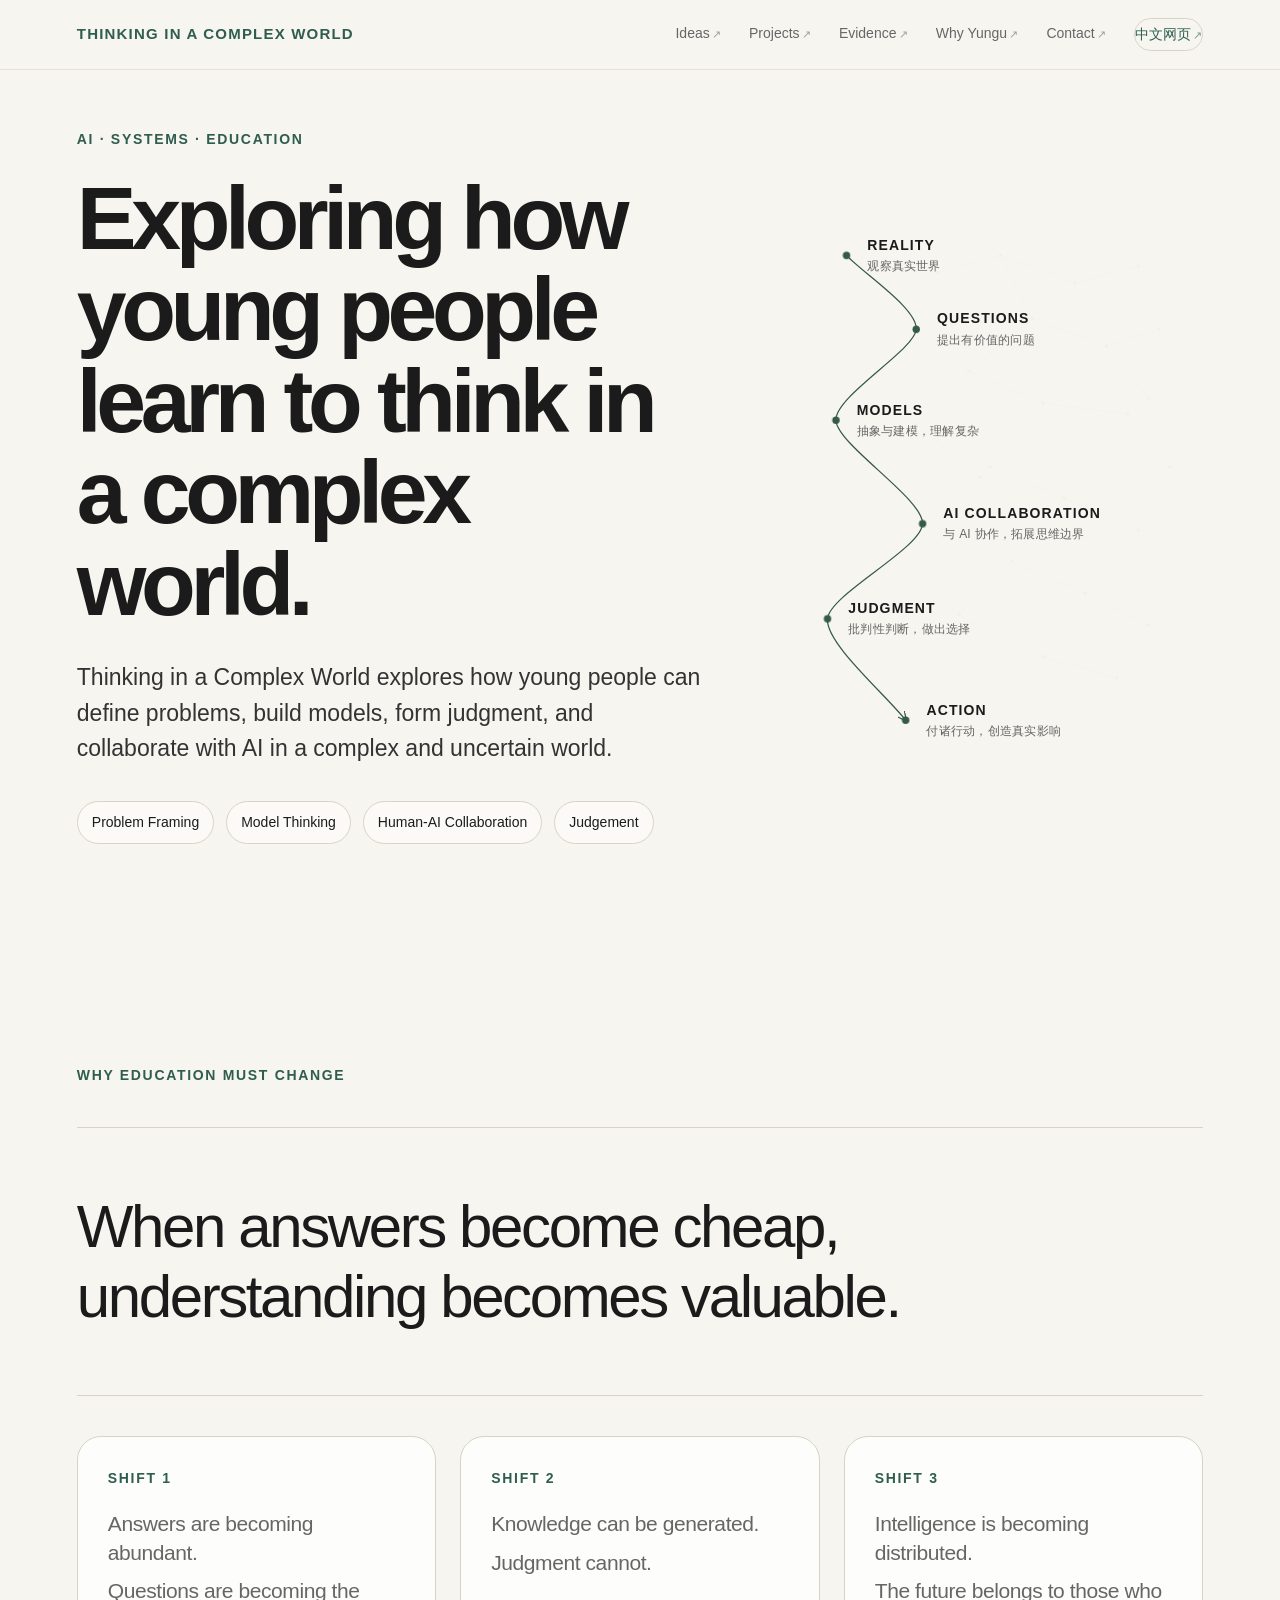
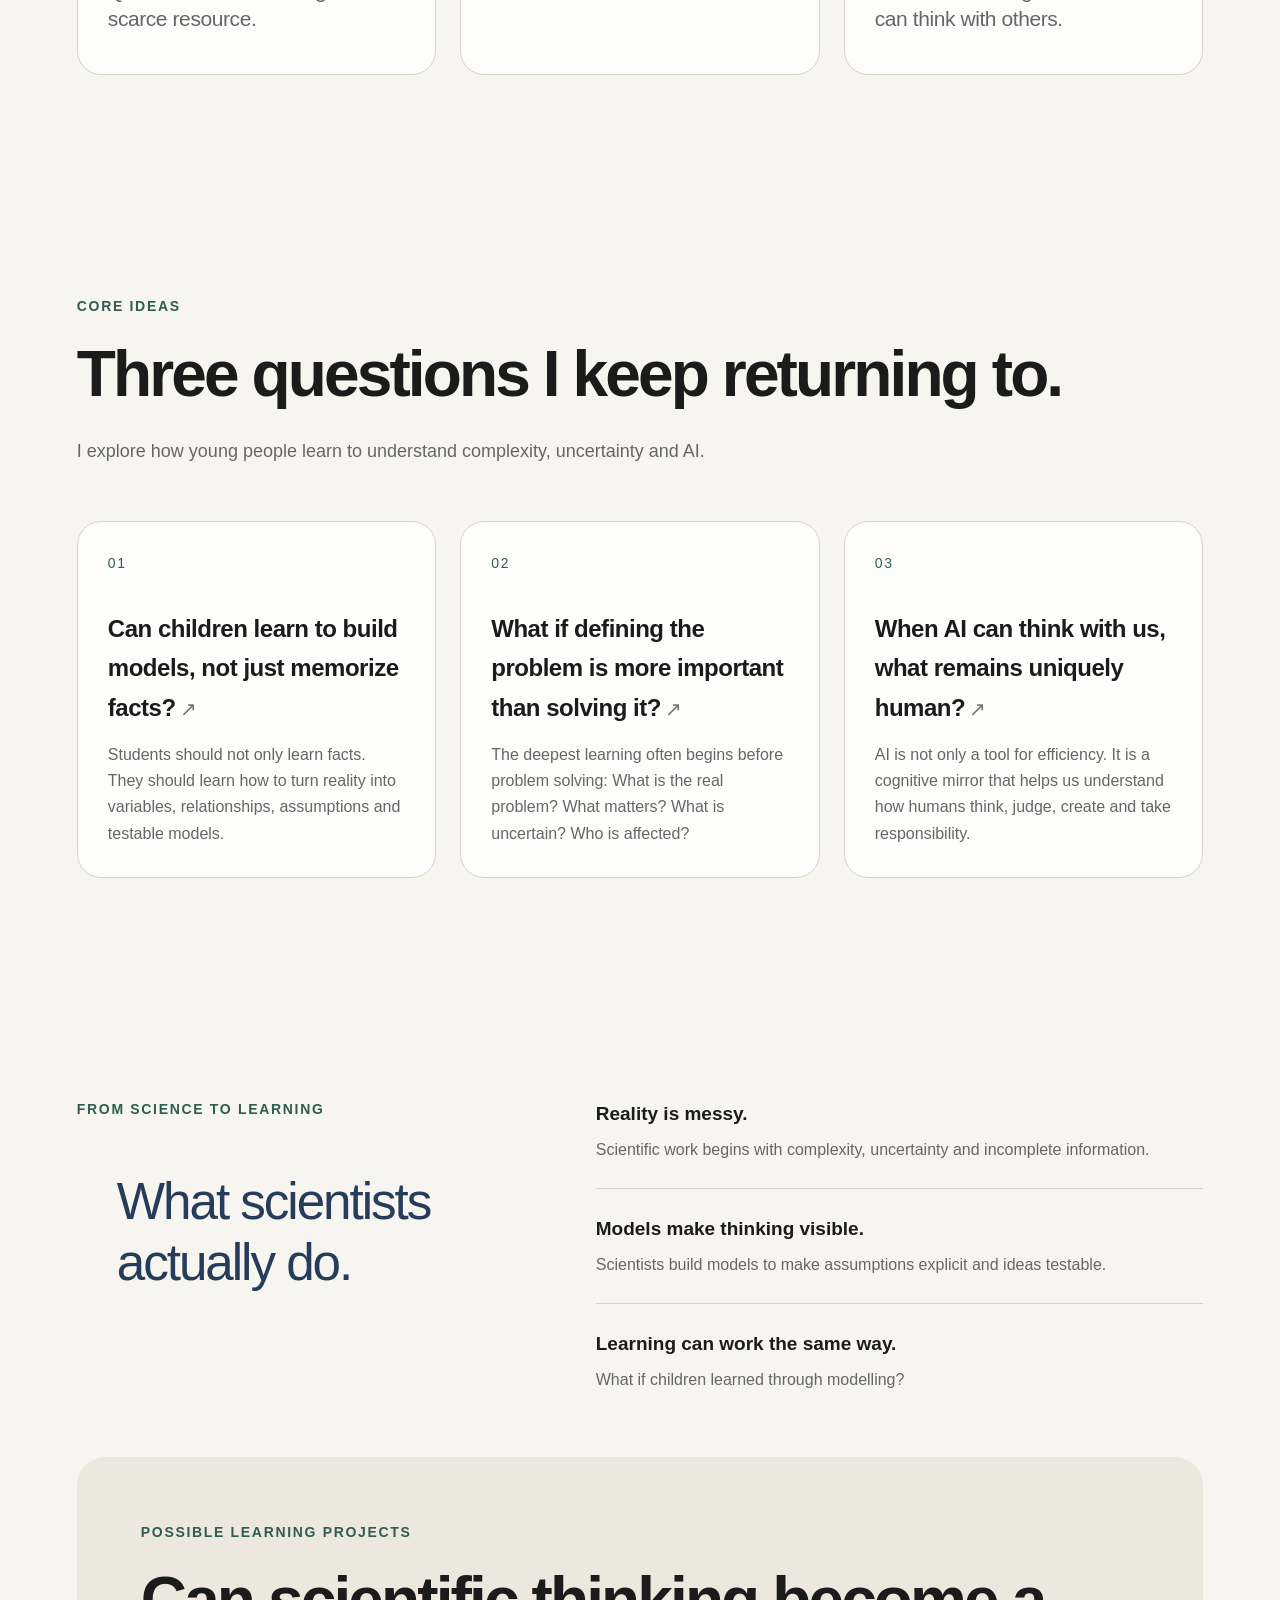
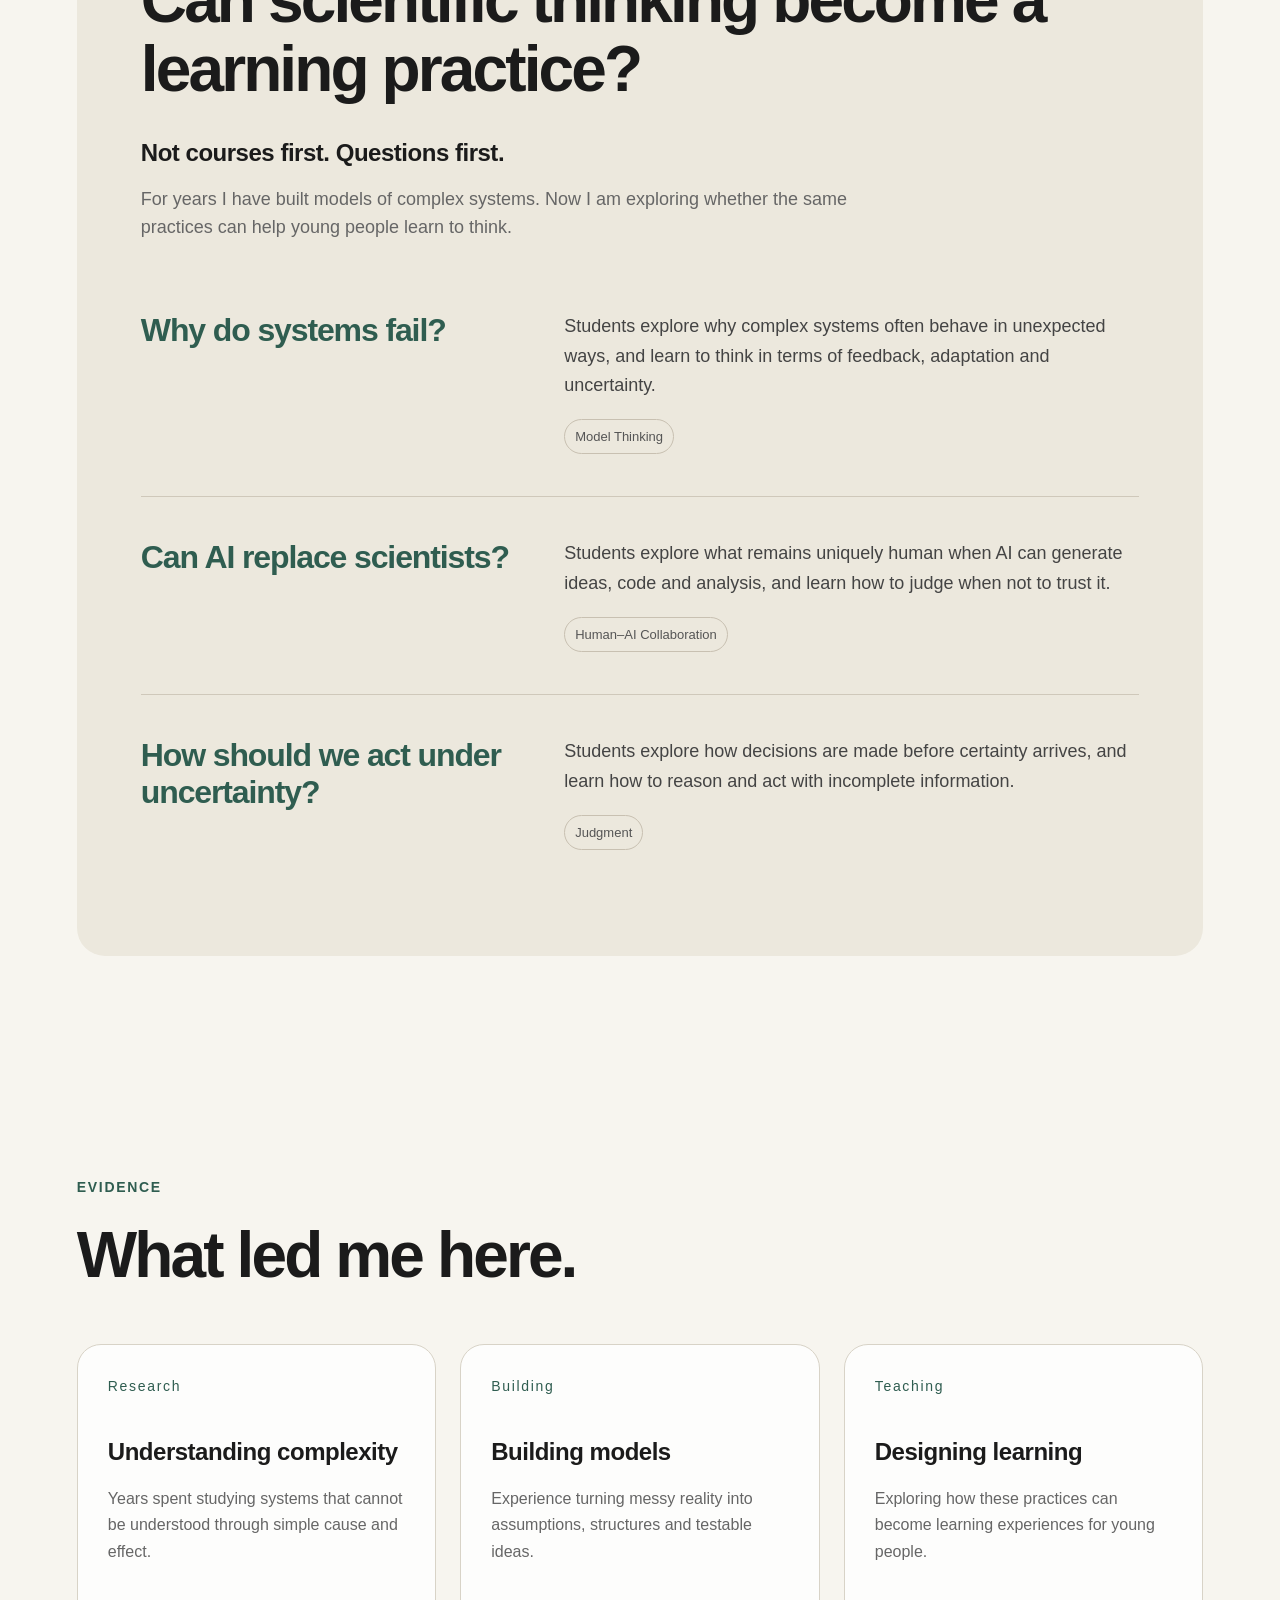
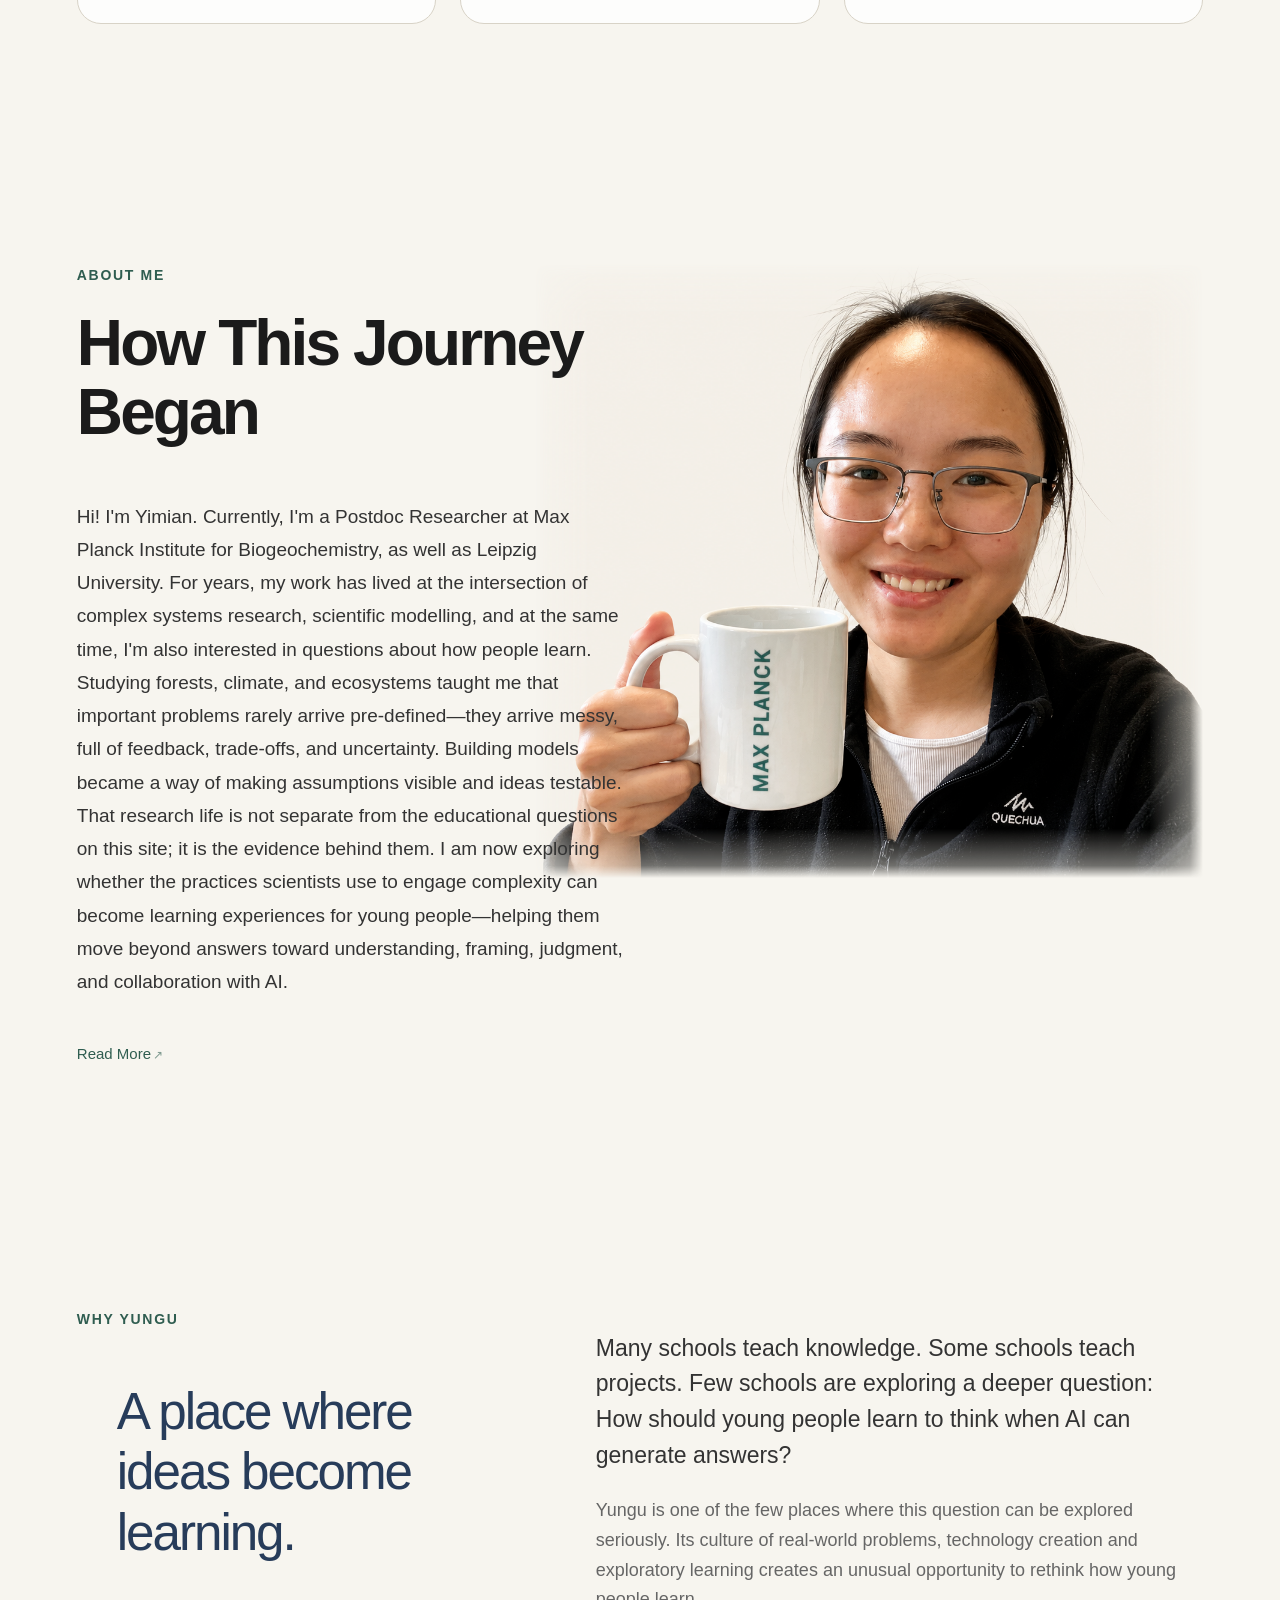
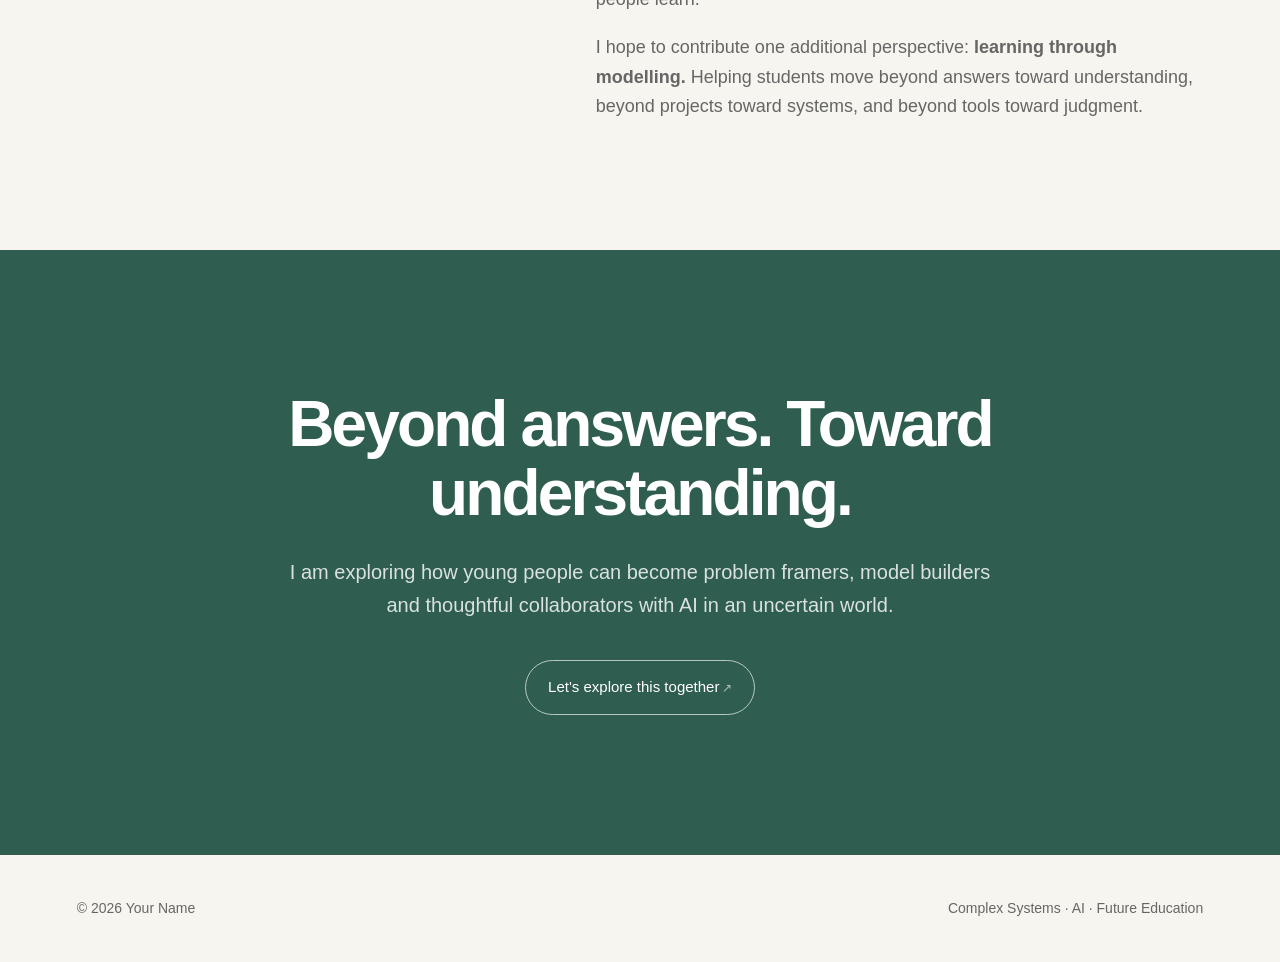
==== commit ab452330: "Add Chinese version of whole webpage" ====
--- a/index.html
+++ b/index.html
@@ -1,5 +1,5 @@
 <!DOCTYPE html>
-<html lang="zh-CN">
+<html lang="en">
 <head>
   <meta charset="UTF-8" />
   <meta name="viewport" content="width=device-width, initial-scale=1.0" />
@@ -37,6 +37,7 @@
       <a href="#evidence">Evidence</a>
       <a href="#yungu">Why Yungu</a>
       <a href="#invitation">Contact</a>
+      <a class="lang-switch" href="index-zh.html" lang="zh-CN">中文网页</a>
     </div>
   </nav>
 
@@ -463,7 +464,7 @@
         I am exploring how young people can become problem framers, model builders
         and thoughtful collaborators with AI in an uncertain world.
       </p>
-      <a class="button" href="mailto:your-email@example.com">Let's explore this together</a>
+      <a class="button" href="mailto:yimianma@gmail.com">Let's explore this together</a>
     </section>
 
   </main>
--- a/style.css
+++ b/style.css
@@ -103,6 +103,22 @@
   color: var(--green);
 }
 
+.site-nav .lang-switch {
+  padding: 5px 12px;
+  border: 1px solid var(--line);
+  border-radius: 999px;
+  color: var(--green);
+  font-weight: 500;
+  white-space: nowrap;
+  transition: background 0.2s ease, border-color 0.2s ease;
+}
+
+.site-nav .lang-switch:hover,
+.site-nav .lang-switch:focus-visible {
+  background: rgba(47, 93, 80, 0.08);
+  border-color: var(--green);
+}
+
 /* --------------------------------------------------------------------------
    Sections — shared layout
    -------------------------------------------------------------------------- */
@@ -263,6 +279,16 @@
   white-space: nowrap;
 }
 
+.page-zh .eyebrow {
+  text-transform: none;
+  letter-spacing: 0.06em;
+}
+
+.page-zh .site-nav .logo {
+  text-transform: none;
+  letter-spacing: 0.04em;
+}
+
 .hero__label-zh {
   display: block;
   margin-top: 5px;
@@ -271,6 +297,13 @@
   letter-spacing: 0.02em;
   color: #666;
   white-space: nowrap;
+}
+
+.hero__label-zh--solo {
+  margin-top: 0;
+  font-size: clamp(11px, 1.35vw, 13px);
+  font-weight: 700;
+  color: var(--text);
 }
 
 @media (prefers-reduced-motion: reduce) {
